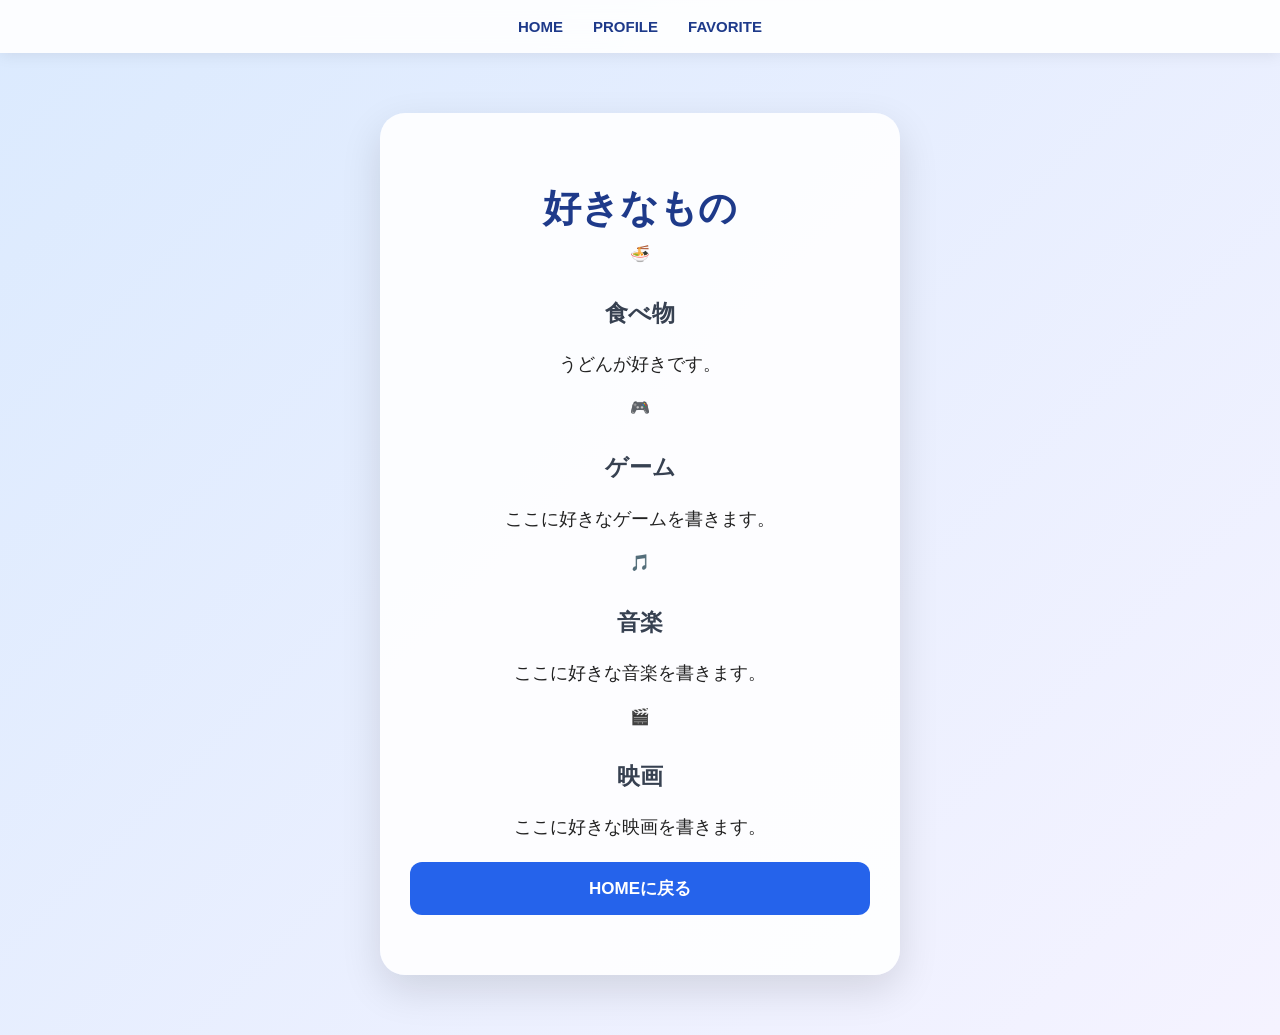
==== favorite.html @ 558d7adf "Update favorite.html" ====
<!DOCTYPE html>
<html lang="ja">

<head>
    <meta charset="UTF-8">
    <meta name="viewport" content="width=device-width, initial-scale=1.0">
    <title>好きなもの</title>
    <link rel="stylesheet" href="style.css">
</head>

<body>

<nav class="navbar">
    <a href="index.html">HOME</a>
    <a href="profile.html">PROFILE</a>
    <a href="favorite.html">FAVORITE</a>
</nav>

<div class="card">

    <h1>好きなもの</h1>

    <div class="favorite-grid">

        <div class="favorite-item">
            <div class="favorite-icon">🍜</div>
            <h2>食べ物</h2>
            <p>うどんが好きです。</p>
        </div>

        <div class="favorite-item">
            <div class="favorite-icon">🎮</div>
            <h2>ゲーム</h2>
            <p>ここに好きなゲームを書きます。</p>
        </div>

        <div class="favorite-item">
            <div class="favorite-icon">🎵</div>
            <h2>音楽</h2>
            <p>ここに好きな音楽を書きます。</p>
        </div>

        <div class="favorite-item">
            <div class="favorite-icon">🎬</div>
            <h2>映画</h2>
            <p>ここに好きな映画を書きます。</p>
        </div>

    </div>

    <a href="index.html" class="button">
        HOMEに戻る
    </a>

</div>

</body>
</html>
---- style.css ----
* {
    box-sizing: border-box;
}

body {
    margin: 0;
    min-height: 100vh;
    font-family: -apple-system, BlinkMacSystemFont, "Segoe UI", sans-serif;
    background: linear-gradient(135deg, #dbeafe, #f5f3ff);
    color: #222;
    text-align: center;
}

.card {
    width: min(90%, 520px);
    margin: 60px auto;
    padding: 45px 30px;
    background: rgba(255, 255, 255, 0.9);
    border-radius: 25px;
    box-shadow: 0 15px 40px rgba(0, 0, 0, 0.12);
}

.profile {
    width: 160px;
    height: 160px;
    border-radius: 50%;
    object-fit: cover;
    border: 5px solid white;
    box-shadow: 0 8px 20px rgba(0, 0, 0, 0.15);
}

h1 {
    margin-top: 25px;
    margin-bottom: 10px;
    font-size: 38px;
    color: #1e3a8a;
}

h2 {
    margin-top: 35px;
    color: #374151;
    font-size: 23px;
}

p {
    font-size: 18px;
    line-height: 1.8;
}

.button {
    display: block;
    width: 100%;
    margin: 15px 0;
    padding: 15px;
    border: none;
    border-radius: 12px;
    background: #2563eb;
    color: white;
    font-size: 17px;
    font-weight: bold;
    text-decoration: none;
    cursor: pointer;
    transition: 0.2s;
}

.button:hover {
    transform: translateY(-2px);
    box-shadow: 0 8px 20px rgba(37, 99, 235, 0.3);
}

#message {
    padding: 12px;
    border-radius: 10px;
    background: #f3f4f6;
}

input[type="file"] {
    width: 100%;
    margin-top: 15px;
}

@media (max-width: 600px) {

    .card {
        width: calc(100% - 30px);
        margin: 20px auto;
        padding: 30px 20px;
    }

    .profile {
        width: 130px;
        height: 130px;
    }

    h1 {
        font-size: 30px;
    }

    h2 {
        font-size: 21px;
    }

    p {
        font-size: 16px;
    }
}

.navbar {
    position: sticky;
    top: 0;
    z-index: 100;
    display: flex;
    justify-content: center;
    gap: 30px;
    padding: 18px;
    background: rgba(255, 255, 255, 0.9);
    backdrop-filter: blur(10px);
    box-shadow: 0 2px 15px rgba(0, 0, 0, 0.08);
}

.navbar a {
    color: #1e3a8a;
    text-decoration: none;
    font-weight: bold;
    font-size: 15px;
}

.navbar a:hover {
    color: #2563eb;
}

@media (max-width: 600px) {
    .navbar {
        gap: 15px;
        padding: 15px 5px;
    }

    .navbar a {
        font-size: 13px;
    }
}
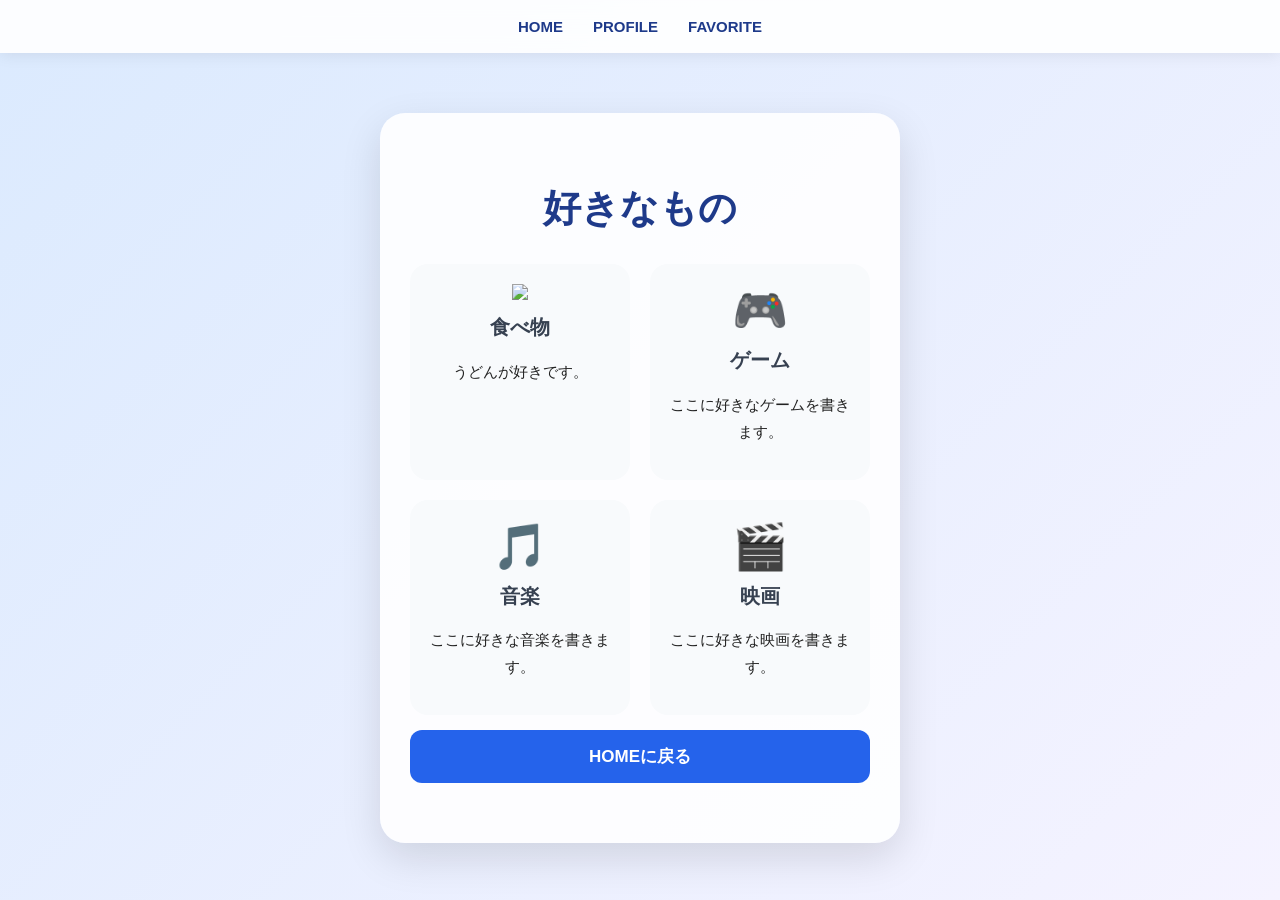
==== commit b7753f8e: "Update favorite.html" ====
--- a/favorite.html
+++ b/favorite.html
@@ -23,10 +23,11 @@
     <div class="favorite-grid">
 
         <div class="favorite-item">
-            <div class="favorite-icon">🍜</div>
-            <h2>食べ物</h2>
-            <p>うどんが好きです。</p>
-        </div>
+       <img src="https://images.unsplash.com/photo-1557872943-16a5ac26437e"
+         class="favorite-image">
+    <h2>食べ物</h2>
+    <p>うどんが好きです。</p>
+</div>
 
         <div class="favorite-item">
             <div class="favorite-icon">🎮</div>
--- a/style.css
+++ b/style.css
@@ -139,3 +139,42 @@
         font-size: 13px;
     }
 }
+
+
+.favorite-grid {
+    display: grid;
+    grid-template-columns: repeat(2, 1fr);
+    gap: 20px;
+    margin-top: 30px;
+}
+
+.favorite-item {
+    padding: 20px;
+    background: #f8fafc;
+    border-radius: 18px;
+    transition: 0.2s;
+}
+
+.favorite-item:hover {
+    transform: translateY(-5px);
+    box-shadow: 0 8px 20px rgba(0, 0, 0, 0.1);
+}
+
+.favorite-icon {
+    font-size: 45px;
+}
+
+.favorite-item h2 {
+    margin-top: 10px;
+    font-size: 20px;
+}
+
+.favorite-item p {
+    font-size: 15px;
+}
+
+@media (max-width: 600px) {
+    .favorite-grid {
+        grid-template-columns: 1fr;
+    }
+}
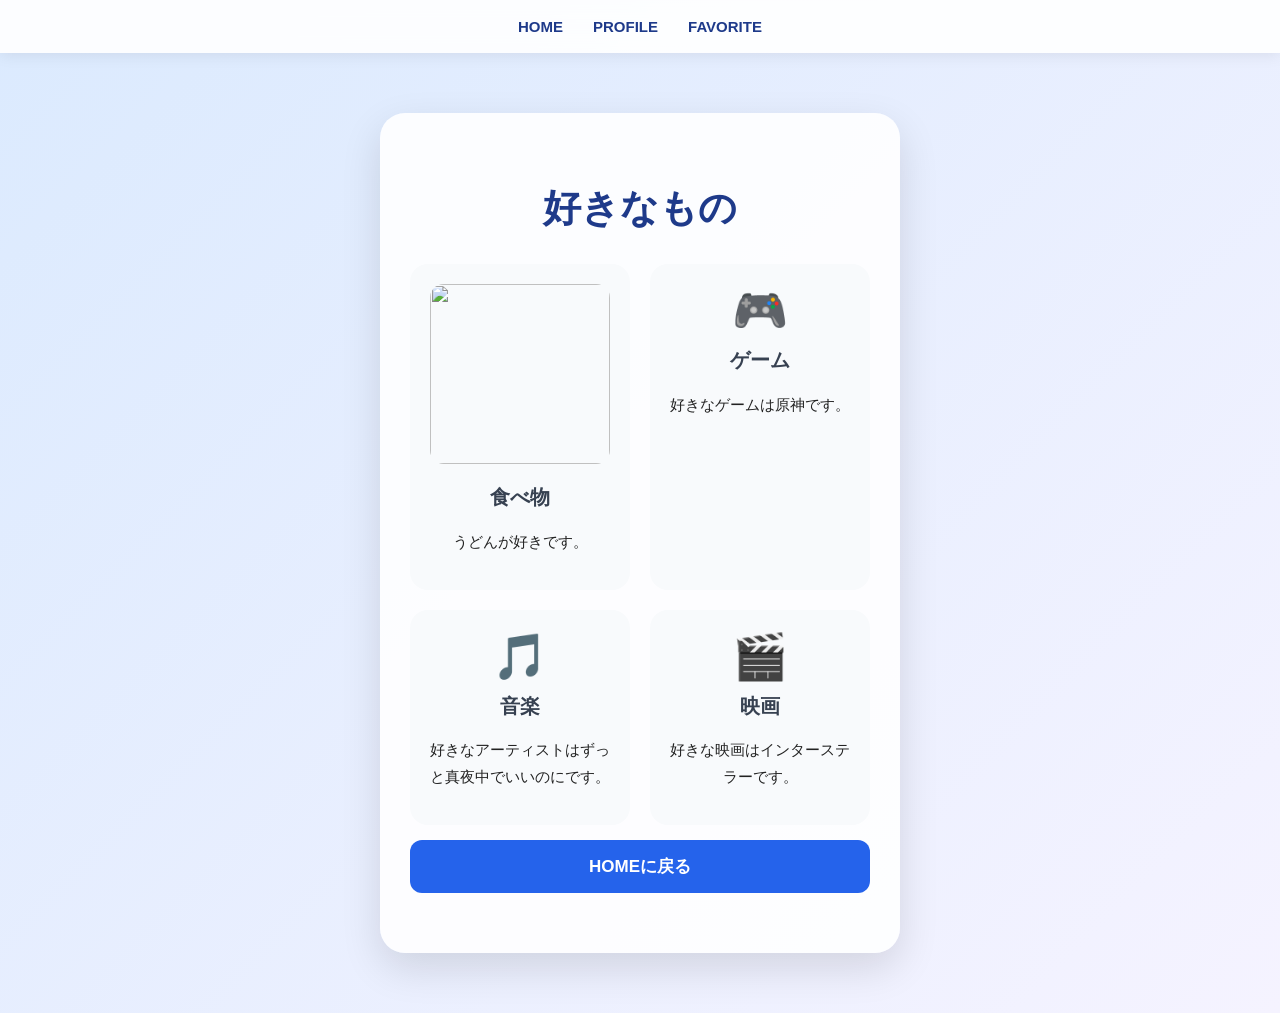
==== commit 4f2c2042: "Update favorite.html" ====
--- a/favorite.html
+++ b/favorite.html
@@ -32,19 +32,19 @@
         <div class="favorite-item">
             <div class="favorite-icon">🎮</div>
             <h2>ゲーム</h2>
-            <p>ここに好きなゲームを書きます。</p>
+            <p>好きなゲームは原神です。</p>
         </div>
 
         <div class="favorite-item">
             <div class="favorite-icon">🎵</div>
             <h2>音楽</h2>
-            <p>ここに好きな音楽を書きます。</p>
+            <p>好きなアーティストはずっと真夜中でいいのにです。</p>
         </div>
 
         <div class="favorite-item">
             <div class="favorite-icon">🎬</div>
             <h2>映画</h2>
-            <p>ここに好きな映画を書きます。</p>
+            <p>好きな映画はインターステラーです。</p>
         </div>
 
     </div>
--- a/style.css
+++ b/style.css
@@ -178,3 +178,12 @@
         grid-template-columns: 1fr;
     }
 }
+
+
+.favorite-image {
+    width: 100%;
+    height: 180px;
+    object-fit: cover;
+    border-radius: 14px;
+    margin-bottom: 10px;
+}
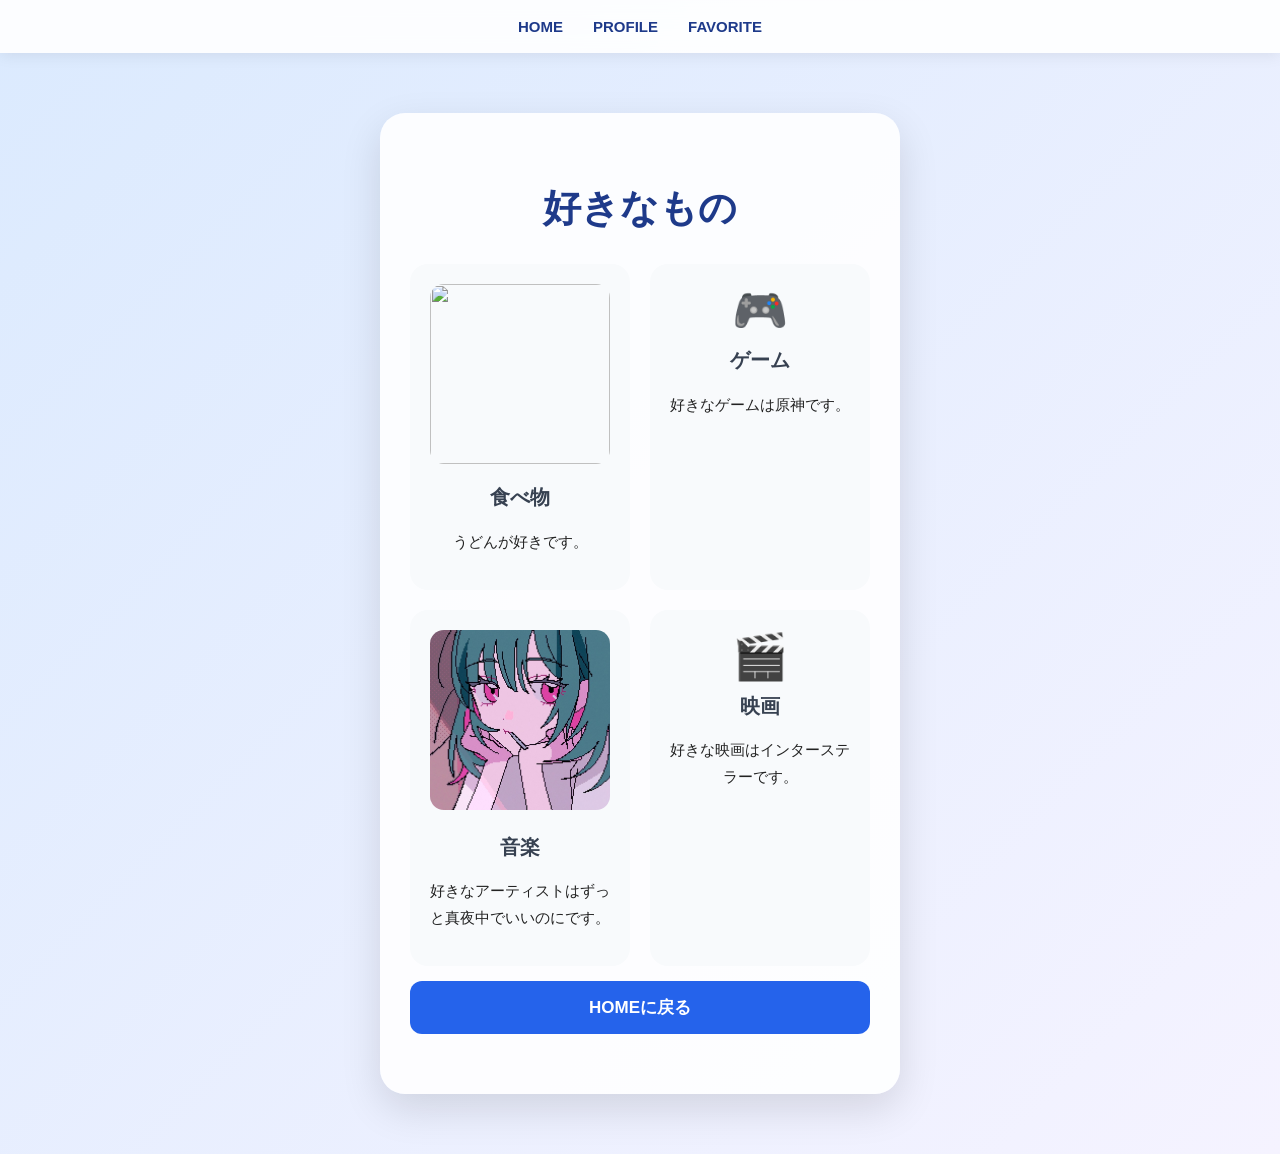
==== commit 6ab95ccd: "Update favorite.html" ====
--- a/favorite.html
+++ b/favorite.html
@@ -36,7 +36,8 @@
         </div>
 
         <div class="favorite-item">
-            <div class="favorite-icon">🎵</div>
+            <img src="IMG_0808.jpeg" class="favorite-image">
+            
             <h2>音楽</h2>
             <p>好きなアーティストはずっと真夜中でいいのにです。</p>
         </div>
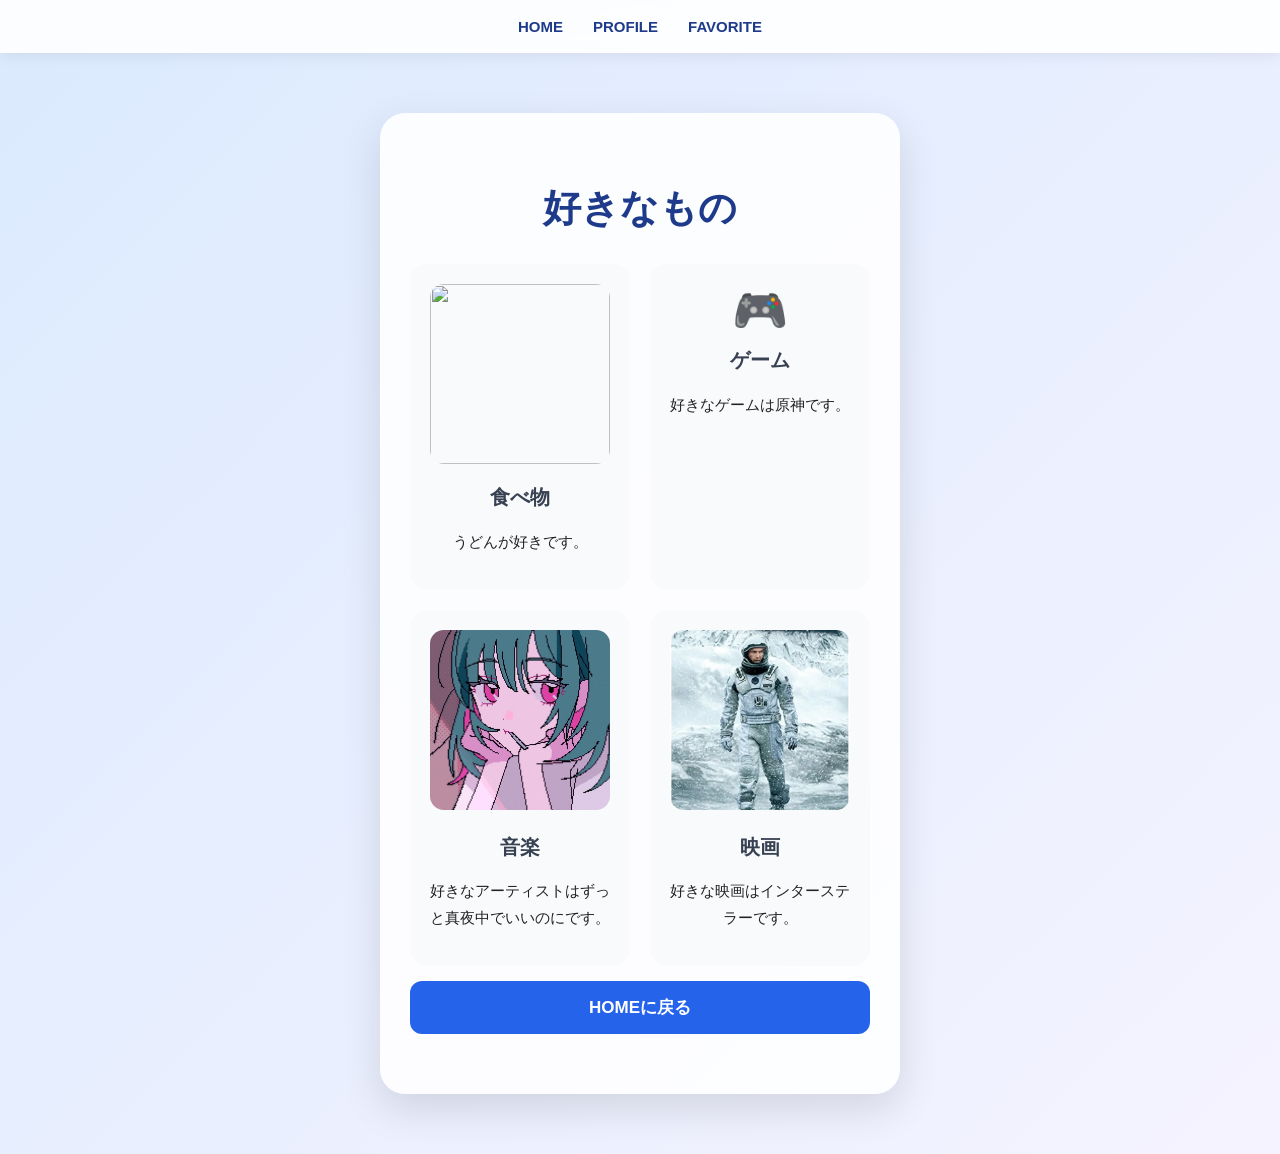
==== commit c3a52fcd: "Update favorite.html" ====
--- a/favorite.html
+++ b/favorite.html
@@ -43,7 +43,8 @@
         </div>
 
         <div class="favorite-item">
-            <div class="favorite-icon">🎬</div>
+            <img src="IMG_0205.webp" class="favorite-image">
+            
             <h2>映画</h2>
             <p>好きな映画はインターステラーです。</p>
         </div>
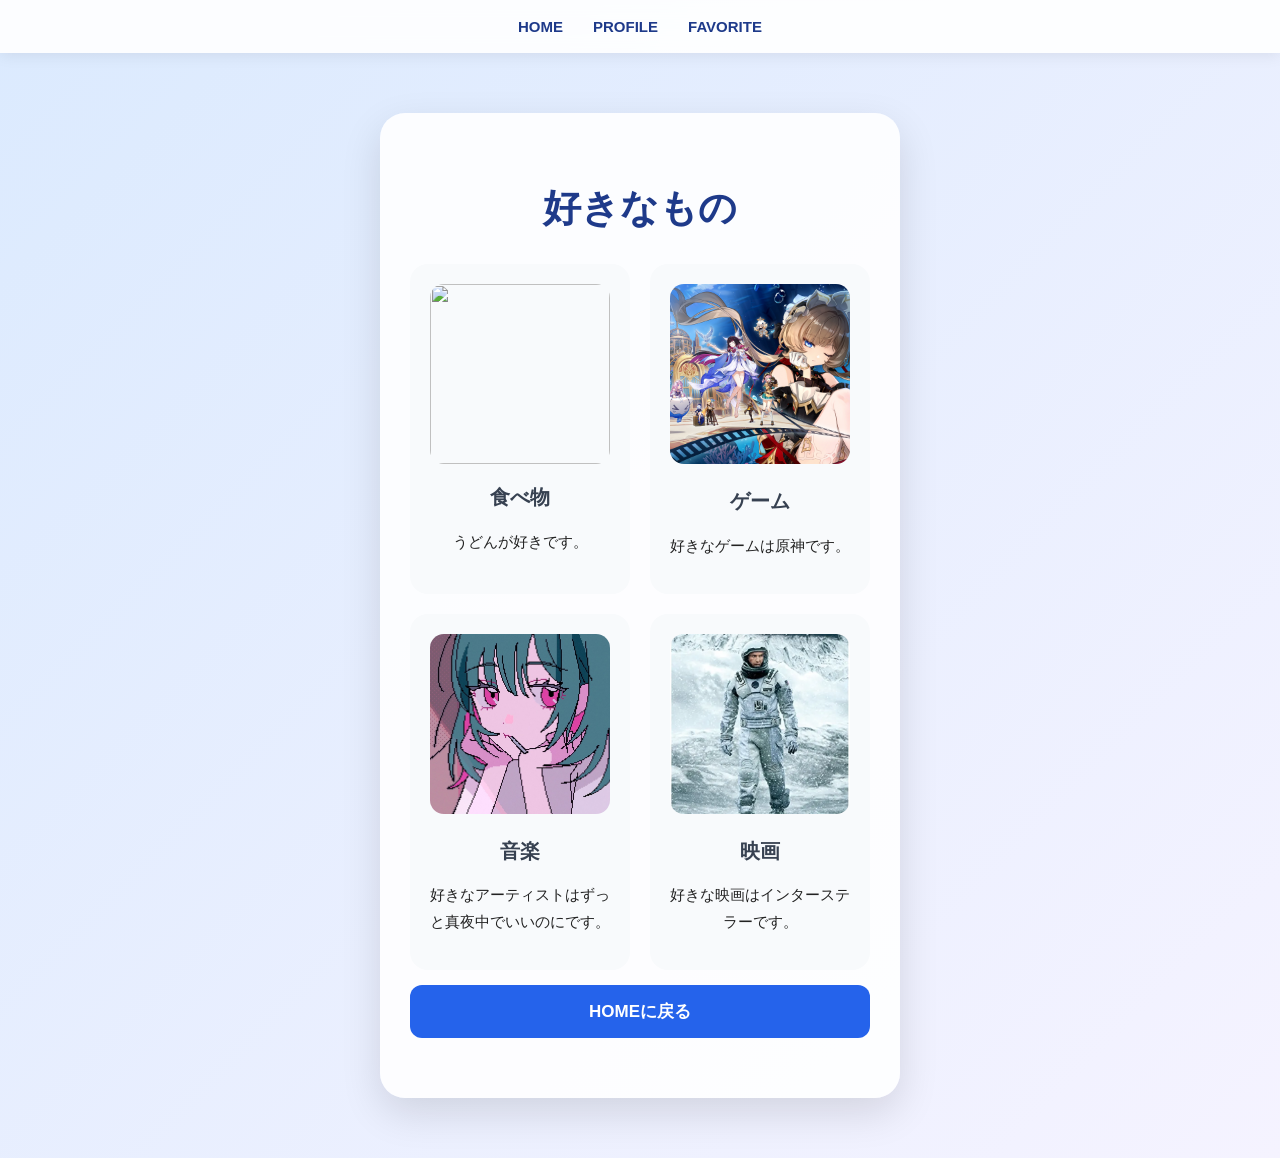
==== commit fb890951: "Update favorite.html" ====
--- a/favorite.html
+++ b/favorite.html
@@ -30,7 +30,7 @@
 </div>
 
         <div class="favorite-item">
-            <div class="favorite-icon">🎮</div>
+            <img src="80F0CD17-0CC2-4270-9E94-D91F37148C04.jpeg" class="favorite-image">
             <h2>ゲーム</h2>
             <p>好きなゲームは原神です。</p>
         </div>
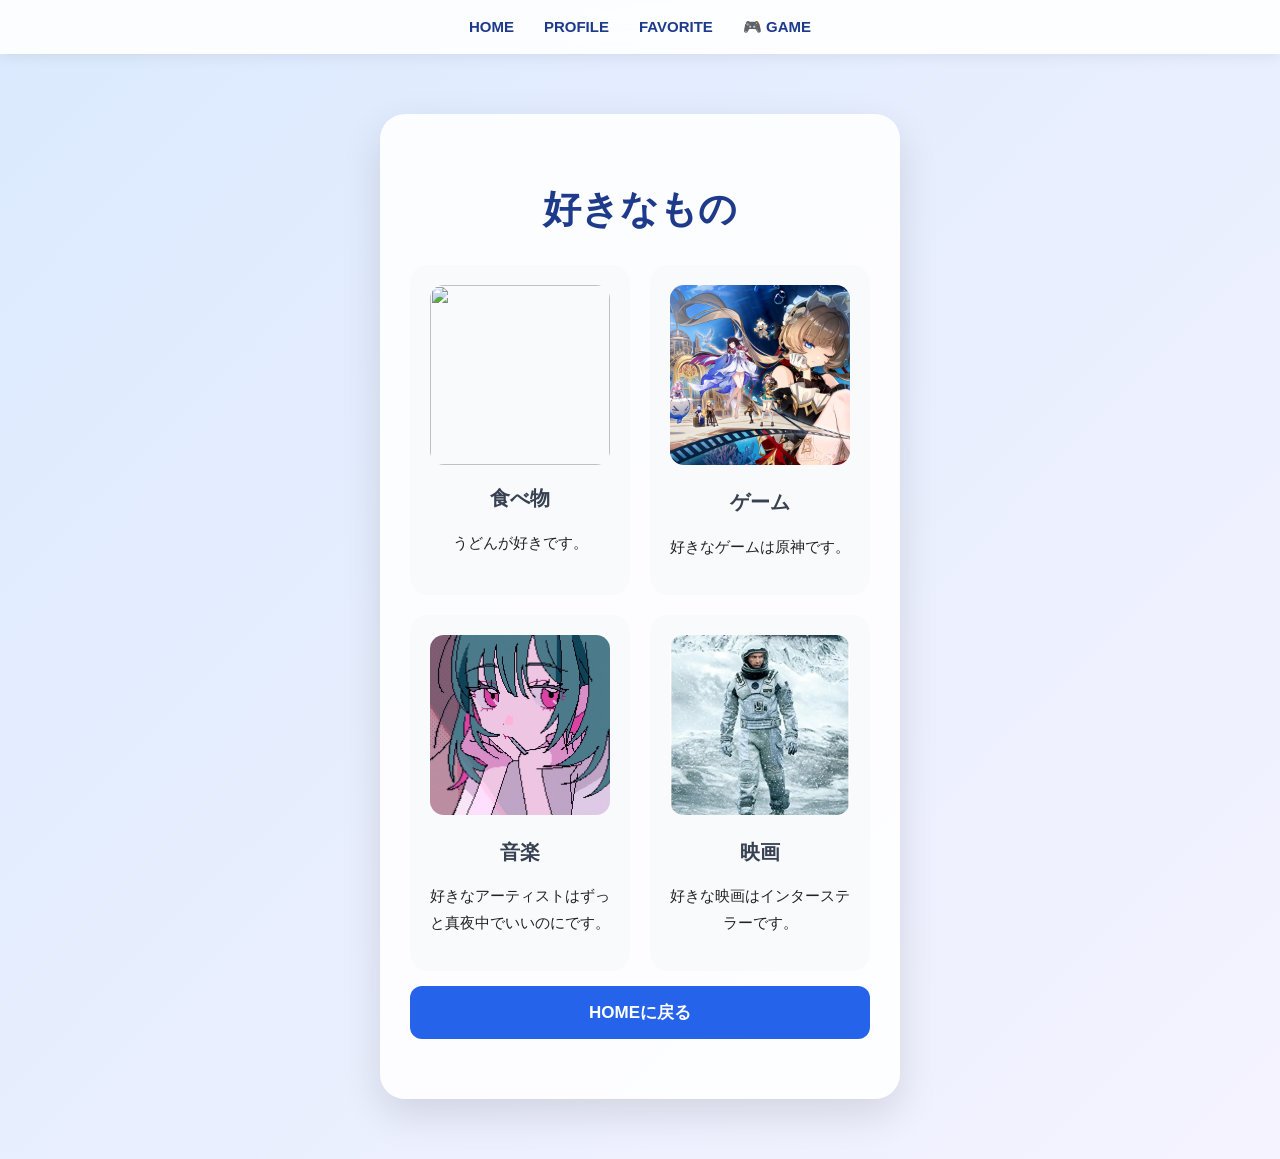
==== commit dcfc4038: "Update favorite.html" ====
--- a/favorite.html
+++ b/favorite.html
@@ -14,6 +14,7 @@
     <a href="index.html">HOME</a>
     <a href="profile.html">PROFILE</a>
     <a href="favorite.html">FAVORITE</a>
+    <a href="game.html">🎮 GAME</a>
 </nav>
 
 <div class="card">
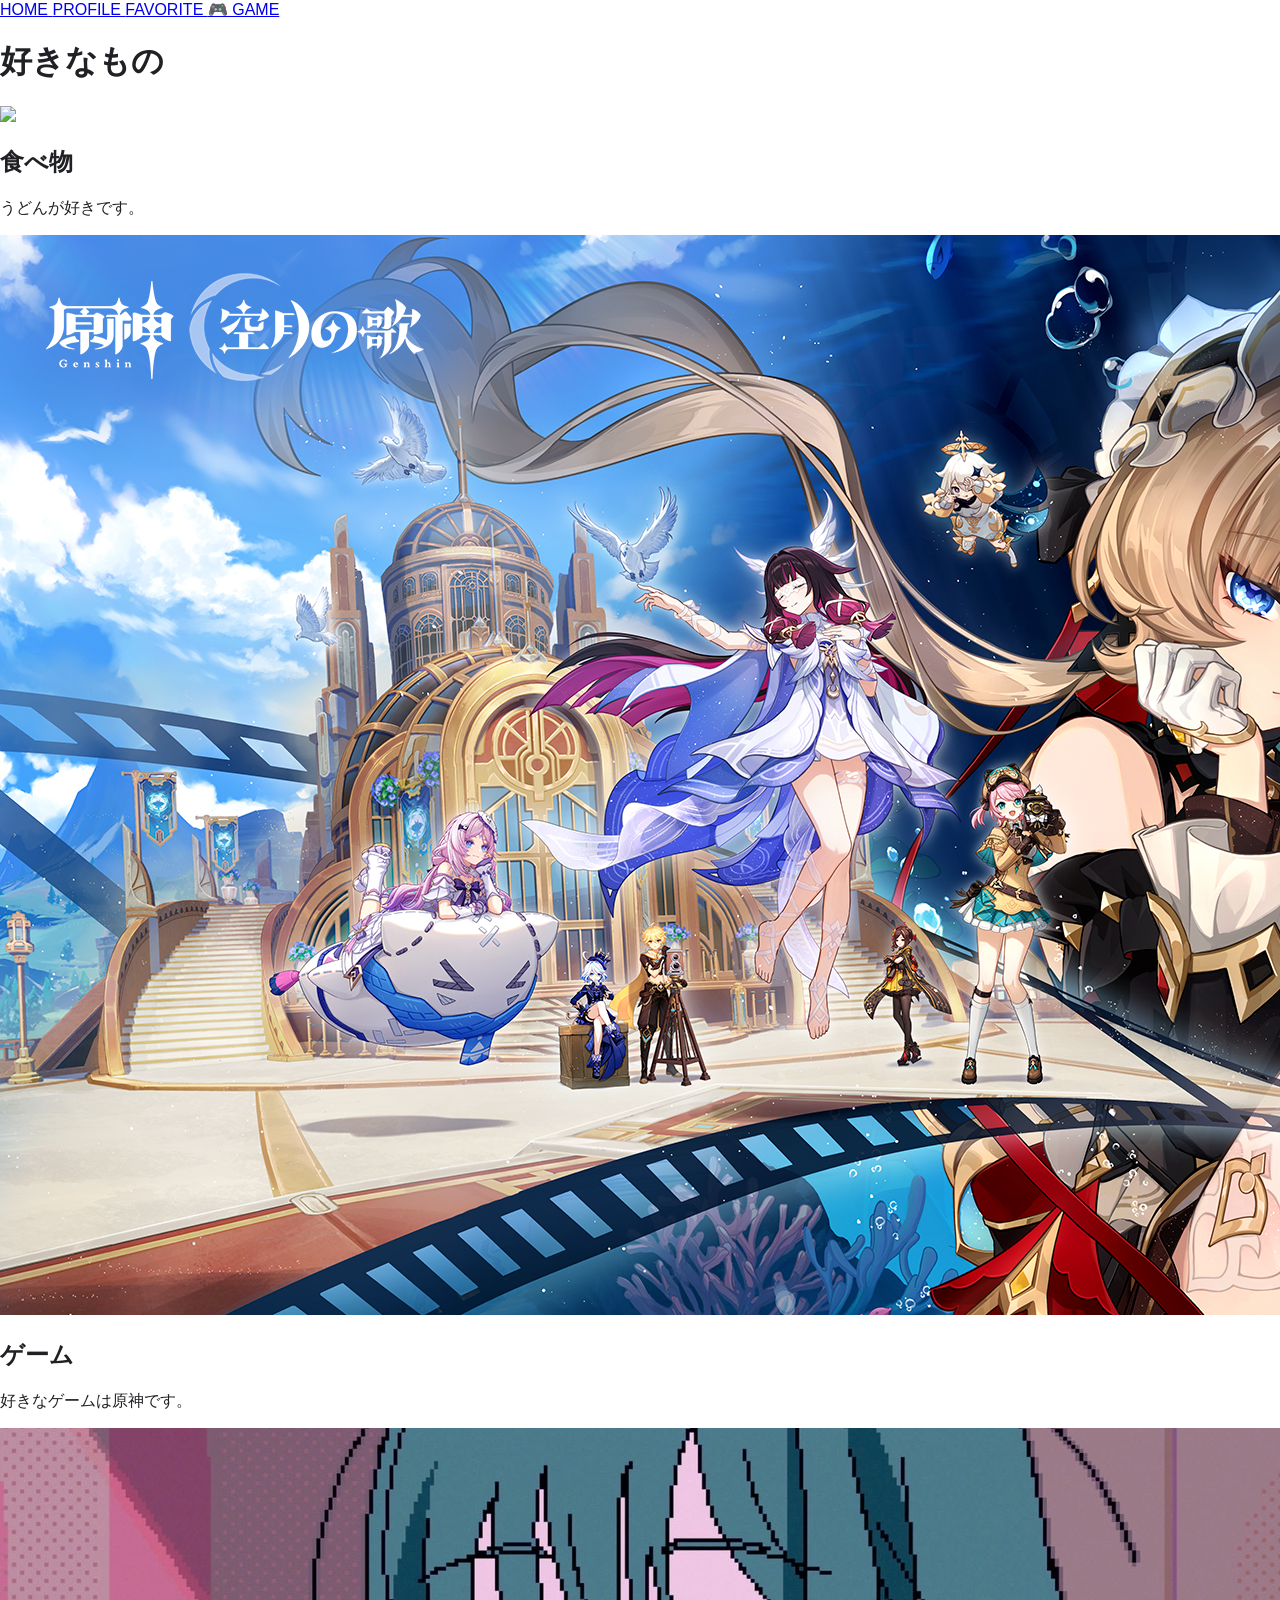
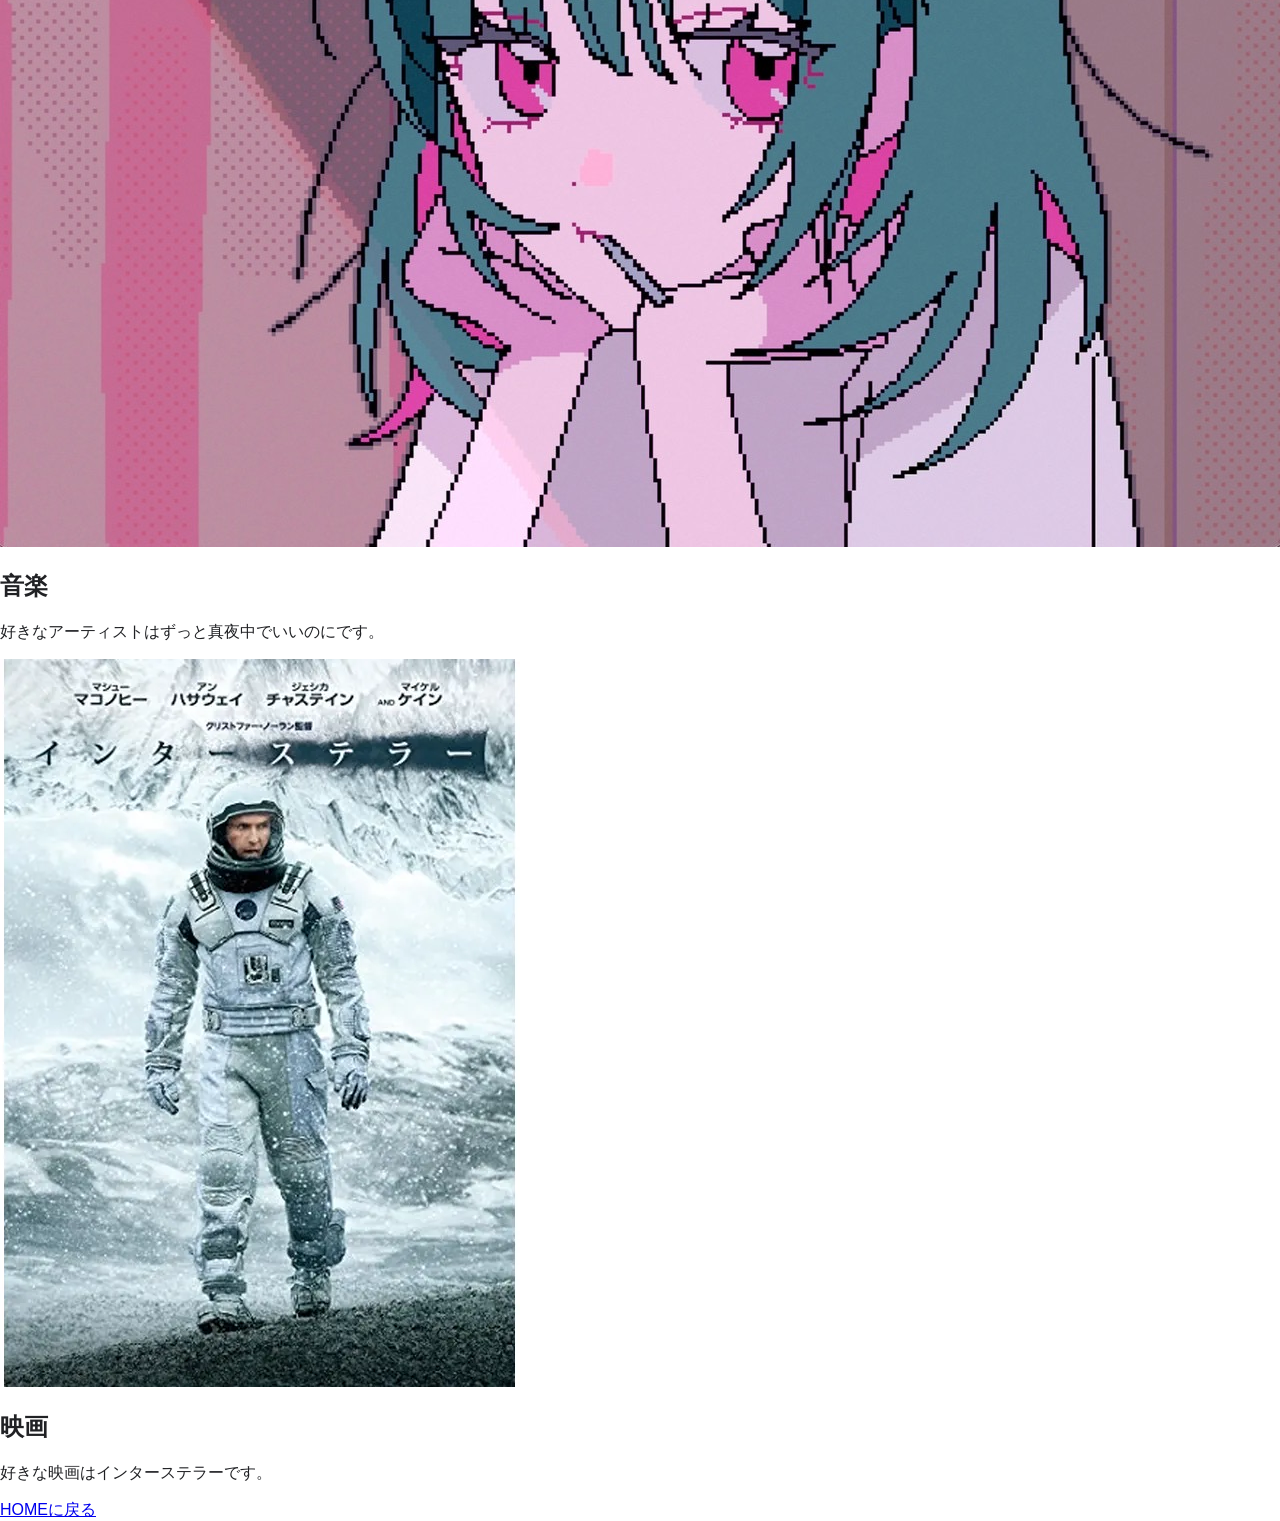
==== commit 38c6a11b: "Update favorite.html" ====
--- a/favorite.html
+++ b/favorite.html
@@ -2,61 +2,162 @@
 <html lang="ja">
 
 <head>
+
     <meta charset="UTF-8">
-    <meta name="viewport" content="width=device-width, initial-scale=1.0">
+
+    <meta
+        name="viewport"
+        content="width=device-width, initial-scale=1.0"
+    >
+
     <title>好きなもの</title>
-    <link rel="stylesheet" href="style.css">
+
+    <link
+        rel="stylesheet"
+        href="style.css"
+    >
+
 </head>
+
 
 <body>
 
+
+<!-- =========================
+     ナビゲーション
+========================= -->
+
 <nav class="navbar">
-    <a href="index.html">HOME</a>
-    <a href="profile.html">PROFILE</a>
-    <a href="favorite.html">FAVORITE</a>
-    <a href="game.html">🎮 GAME</a>
+
+    <a href="index.html">
+        HOME
+    </a>
+
+    <a href="profile.html">
+        PROFILE
+    </a>
+
+    <a href="favorite.html">
+        FAVORITE
+    </a>
+
+    <a href="game.html">
+        🎮 GAME
+    </a>
+
 </nav>
+
+
+<!-- =========================
+     FAVORITE
+========================= -->
 
 <div class="card">
 
-    <h1>好きなもの</h1>
+    <h1>
+        好きなもの
+    </h1>
+
 
     <div class="favorite-grid">
 
-        <div class="favorite-item">
-       <img src="https://images.unsplash.com/photo-1557872943-16a5ac26437e"
-         class="favorite-image">
-    <h2>食べ物</h2>
-    <p>うどんが好きです。</p>
-</div>
+
+        <!-- 食べ物 -->
 
         <div class="favorite-item">
-            <img src="80F0CD17-0CC2-4270-9E94-D91F37148C04.jpeg" class="favorite-image">
-            <h2>ゲーム</h2>
-            <p>好きなゲームは原神です。</p>
+
+            <img
+                src="https://images.unsplash.com/photo-1557872943-16a5ac26437e"
+                class="favorite-image"
+            >
+
+            <h2>
+                食べ物
+            </h2>
+
+            <p>
+                うどんが好きです。
+            </p>
+
         </div>
 
+
+        <!-- ゲーム -->
+
         <div class="favorite-item">
-            <img src="IMG_0808.jpeg" class="favorite-image">
-            
-            <h2>音楽</h2>
-            <p>好きなアーティストはずっと真夜中でいいのにです。</p>
+
+            <img
+                src="80F0CD17-0CC2-4270-9E94-D91F37148C04.jpeg"
+                class="favorite-image"
+            >
+
+            <h2>
+                ゲーム
+            </h2>
+
+            <p>
+                好きなゲームは原神です。
+            </p>
+
         </div>
 
+
+        <!-- 音楽 -->
+
         <div class="favorite-item">
-            <img src="IMG_0205.webp" class="favorite-image">
-            
-            <h2>映画</h2>
-            <p>好きな映画はインターステラーです。</p>
+
+            <img
+                src="IMG_0808.jpeg"
+                class="favorite-image"
+            >
+
+            <h2>
+                音楽
+            </h2>
+
+            <p>
+                好きなアーティストはずっと真夜中でいいのにです。
+            </p>
+
         </div>
+
+
+        <!-- 映画 -->
+
+        <div class="favorite-item">
+
+            <img
+                src="IMG_0205.webp"
+                class="favorite-image"
+            >
+
+            <h2>
+                映画
+            </h2>
+
+            <p>
+                好きな映画はインターステラーです。
+            </p>
+
+        </div>
+
 
     </div>
 
-    <a href="index.html" class="button">
+
+    <!-- HOMEボタン -->
+
+    <a
+        href="index.html"
+        class="button"
+    >
         HOMEに戻る
     </a>
 
+
 </div>
 
+
 </body>
+
 </html>
--- a/style.css
+++ b/style.css
@@ -1,189 +1,297 @@
+/* =========================
+   全体
+========================= */
+
 * {
-    box-sizing: border-box;
+  box-sizing: border-box;
 }
 
 body {
-    margin: 0;
-    min-height: 100vh;
-    font-family: -apple-system, BlinkMacSystemFont, "Segoe UI", sans-serif;
-    background: linear-gradient(135deg, #dbeafe, #f5f3ff);
-    color: #222;
-    text-align: center;
-}
-
-.card {
-    width: min(90%, 520px);
-    margin: 60px auto;
-    padding: 45px 30px;
-    background: rgba(255, 255, 255, 0.9);
-    border-radius: 25px;
-    box-shadow: 0 15px 40px rgba(0, 0, 0, 0.12);
-}
-
-.profile {
-    width: 160px;
-    height: 160px;
-    border-radius: 50%;
-    object-fit: cover;
-    border: 5px solid white;
-    box-shadow: 0 8px 20px rgba(0, 0, 0, 0.15);
-}
-
-h1 {
-    margin-top: 25px;
-    margin-bottom: 10px;
-    font-size: 38px;
-    color: #1e3a8a;
-}
-
-h2 {
-    margin-top: 35px;
-    color: #374151;
-    font-size: 23px;
-}
-
-p {
-    font-size: 18px;
-    line-height: 1.8;
-}
-
-.button {
-    display: block;
-    width: 100%;
-    margin: 15px 0;
-    padding: 15px;
-    border: none;
-    border-radius: 12px;
-    background: #2563eb;
-    color: white;
-    font-size: 17px;
-    font-weight: bold;
-    text-decoration: none;
-    cursor: pointer;
-    transition: 0.2s;
-}
-
-.button:hover {
-    transform: translateY(-2px);
-    box-shadow: 0 8px 20px rgba(37, 99, 235, 0.3);
-}
-
-#message {
-    padding: 12px;
-    border-radius: 10px;
-    background: #f3f4f6;
-}
-
-input[type="file"] {
-    width: 100%;
-    margin-top: 15px;
-}
+  margin: 0;
+  min-height: 100vh;
+
+  font-family:
+    Arial,
+    "Helvetica Neue",
+    sans-serif;
+
+  background: white;
+  color: #202124;
+}
+
+
+/* =========================
+   上部メニュー
+========================= */
+
+header {
+  height: 70px;
+
+  display: flex;
+  justify-content: flex-end;
+  align-items: center;
+
+  padding: 0 25px;
+
+  gap: 20px;
+}
+
+header a {
+  color: #202124;
+
+  text-decoration: none;
+
+  font-size: 14px;
+}
+
+header a:hover {
+  text-decoration: underline;
+}
+
+
+/* =========================
+   HOME
+========================= */
+
+main {
+  min-height: calc(100vh - 130px);
+
+  display: flex;
+
+  flex-direction: column;
+
+  align-items: center;
+
+  justify-content: center;
+
+  padding-bottom: 100px;
+}
+
+
+/* =========================
+   Google風タイトル
+========================= */
+
+.logo {
+  font-size: 64px;
+
+  font-weight: 600;
+
+  letter-spacing: -4px;
+
+  margin-bottom: 30px;
+
+  font-family: Arial, sans-serif;
+}
+
+
+/* Google風カラー */
+
+.logo .blue {
+  color: #4285F4;
+}
+
+.logo .red {
+  color: #EA4335;
+}
+
+.logo .yellow {
+  color: #FBBC05;
+}
+
+.logo .green {
+  color: #34A853;
+}
+
+
+/* =========================
+   検索エリア
+========================= */
+
+.search-area {
+  width: min(90vw, 580px);
+}
+
+
+/* =========================
+   検索ボックス
+========================= */
+
+.search-box {
+  width: 100%;
+
+  height: 48px;
+
+  border: 1px solid #dfe1e5;
+
+  border-radius: 24px;
+
+  display: flex;
+
+  align-items: center;
+
+  padding: 0 18px;
+
+  background: white;
+
+  box-shadow:
+    0 1px 6px rgba(32, 33, 36, 0.15);
+}
+
+.search-box:hover {
+  box-shadow:
+    0 1px 8px rgba(32, 33, 36, 0.25);
+}
+
+
+/* =========================
+   検索アイコン
+========================= */
+
+.search-icon {
+  font-size: 18px;
+
+  color: #777;
+
+  margin-right: 10px;
+}
+
+
+/* =========================
+   検索入力
+========================= */
+
+#searchInput {
+  flex: 1;
+
+  border: none;
+
+  outline: none;
+
+  font-size: 16px;
+
+  color: #202124;
+
+  background: transparent;
+}
+
+#searchInput::placeholder {
+  color: #777;
+}
+
+
+/* =========================
+   ボタン
+========================= */
+
+.buttons {
+  display: flex;
+
+  justify-content: center;
+
+  gap: 12px;
+
+  margin-top: 28px;
+}
+
+.buttons a,
+.buttons button {
+  border: 1px solid #f8f9fa;
+
+  background: #f8f9fa;
+
+  color: #202124;
+
+  padding: 10px 18px;
+
+  border-radius: 4px;
+
+  font-size: 14px;
+
+  text-decoration: none;
+
+  cursor: pointer;
+}
+
+.buttons a:hover,
+.buttons button:hover {
+  border: 1px solid #dadce0;
+
+  box-shadow:
+    0 1px 1px rgba(0, 0, 0, 0.1);
+}
+
+
+/* =========================
+   GAMEボタン
+========================= */
+
+.buttons a[href="game.html"] {
+  font-weight: bold;
+}
+
+
+/* =========================
+   フッター
+========================= */
+
+footer {
+  height: 60px;
+
+  background: #f2f2f2;
+
+  display: flex;
+
+  align-items: center;
+
+  justify-content: center;
+
+  gap: 25px;
+
+  border-top: 1px solid #dadce0;
+}
+
+footer a {
+  color: #5f6368;
+
+  text-decoration: none;
+
+  font-size: 14px;
+}
+
+footer a:hover {
+  text-decoration: underline;
+}
+
+
+/* =========================
+   スマホ・iPad
+========================= */
 
 @media (max-width: 600px) {
 
-    .card {
-        width: calc(100% - 30px);
-        margin: 20px auto;
-        padding: 30px 20px;
-    }
-
-    .profile {
-        width: 130px;
-        height: 130px;
-    }
-
-    h1 {
-        font-size: 30px;
-    }
-
-    h2 {
-        font-size: 21px;
-    }
-
-    p {
-        font-size: 16px;
-    }
-}
-
-.navbar {
-    position: sticky;
-    top: 0;
-    z-index: 100;
-    display: flex;
-    justify-content: center;
-    gap: 30px;
-    padding: 18px;
-    background: rgba(255, 255, 255, 0.9);
-    backdrop-filter: blur(10px);
-    box-shadow: 0 2px 15px rgba(0, 0, 0, 0.08);
-}
-
-.navbar a {
-    color: #1e3a8a;
-    text-decoration: none;
-    font-weight: bold;
-    font-size: 15px;
-}
-
-.navbar a:hover {
-    color: #2563eb;
-}
-
-@media (max-width: 600px) {
-    .navbar {
-        gap: 15px;
-        padding: 15px 5px;
-    }
-
-    .navbar a {
-        font-size: 13px;
-    }
-}
-
-
-.favorite-grid {
-    display: grid;
-    grid-template-columns: repeat(2, 1fr);
-    gap: 20px;
-    margin-top: 30px;
-}
-
-.favorite-item {
-    padding: 20px;
-    background: #f8fafc;
-    border-radius: 18px;
-    transition: 0.2s;
-}
-
-.favorite-item:hover {
-    transform: translateY(-5px);
-    box-shadow: 0 8px 20px rgba(0, 0, 0, 0.1);
-}
-
-.favorite-icon {
-    font-size: 45px;
-}
-
-.favorite-item h2 {
-    margin-top: 10px;
-    font-size: 20px;
-}
-
-.favorite-item p {
-    font-size: 15px;
-}
-
-@media (max-width: 600px) {
-    .favorite-grid {
-        grid-template-columns: 1fr;
-    }
-}
-
-
-.favorite-image {
-    width: 100%;
-    height: 180px;
-    object-fit: cover;
-    border-radius: 14px;
-    margin-bottom: 10px;
-}
+  .logo {
+    font-size: 48px;
+
+    letter-spacing: -3px;
+  }
+
+  header {
+    padding-right: 15px;
+
+    gap: 12px;
+  }
+
+  header a {
+    font-size: 13px;
+  }
+
+  .search-box {
+    height: 46px;
+  }
+
+  footer {
+    gap: 15px;
+  }
+
+}
